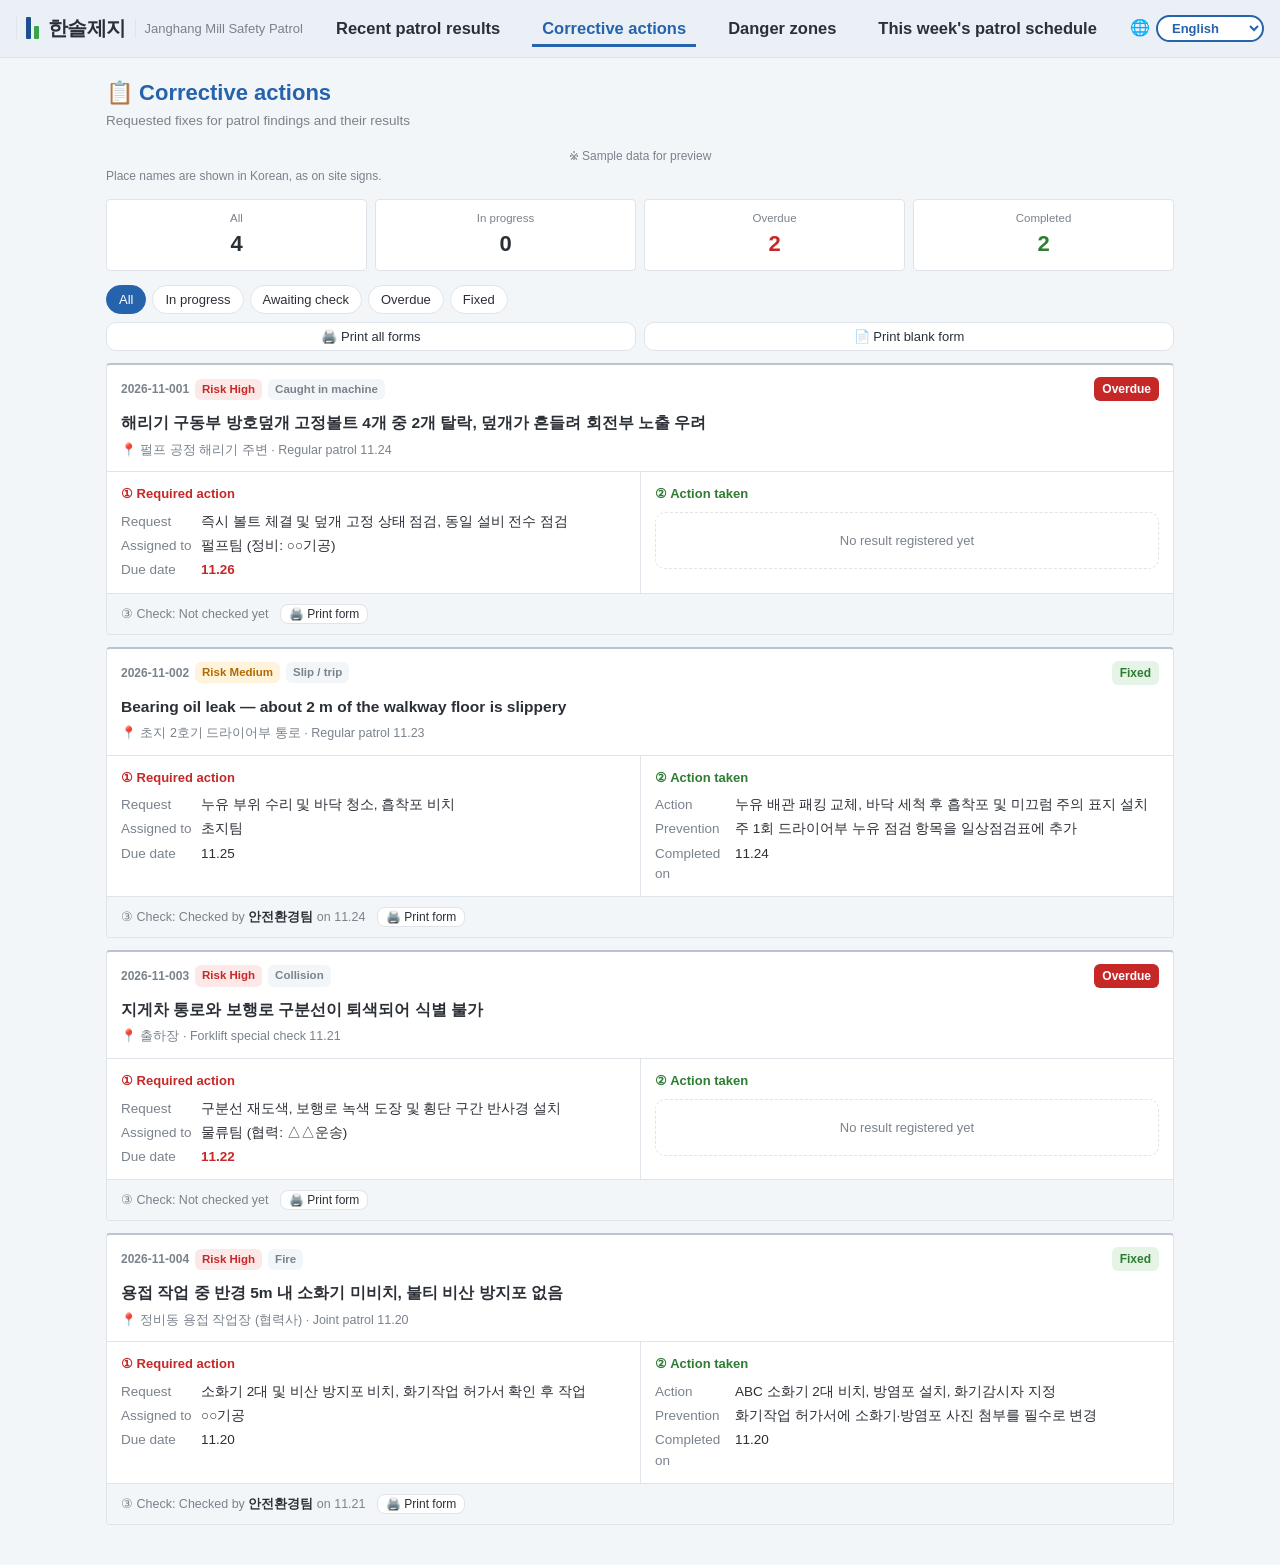
==== corrective.html @ ee4eec06 "장항공장 안전순찰 사이트 초기 버전 Co-Authored-By: Claude Opus 5.5 <noreply@anthropic.com> Claude-Session: https://" ====
<!doctype html>
<html lang="ko">
<head>
<meta charset="utf-8">
<meta name="viewport" content="width=device-width, initial-scale=1">
<meta name="robots" content="noindex, nofollow">
<title>시정조치 현황</title>
<link rel="stylesheet" href="portal.css">
<style>
.ptitle{padding:18px 0 4px}
.ptitle h1{margin:0;font-size:22px;color:var(--brand-strong)}
.ptitle p{margin:2px 0 0;font-size:13.5px;color:var(--sub)}

*{box-sizing:border-box}
body{margin:0;background:var(--bg);color:var(--text);
  font-family:-apple-system,BlinkMacSystemFont,"Apple SD Gothic Neo","Malgun Gothic","Noto Sans KR",sans-serif;
  line-height:1.5;-webkit-text-size-adjust:100%}
.wrap{max-width:1100px;margin:0 auto;padding:0 16px 40px}
.demo{margin:12px 0 0;font-size:12px;color:var(--sub);text-align:center}
.tiles{display:grid;grid-template-columns:repeat(4,1fr);gap:8px;margin-top:14px}
.tile{background:var(--card);border:1px solid var(--line);border-radius:4px;padding:10px;text-align:center}
.tile .k{font-size:11.5px;color:var(--sub)}
.tile .v{font-size:22px;font-weight:700}
.tile.red .v{color:var(--high)} .tile.green .v{color:var(--done)}
.tools{display:flex;gap:8px;margin-top:14px;flex-wrap:wrap}
.chips{display:flex;gap:6px;flex-wrap:wrap;width:100%}
.chip{border:1px solid var(--line);background:var(--card);color:var(--text);border-radius:999px;padding:6px 12px;font-size:13px;cursor:pointer}
.chip[aria-pressed="true"]{background:var(--brand-strong);color:#fff;border-color:var(--brand-strong)}
.pbtn{flex:1;border:1px solid var(--line);background:var(--card);color:var(--text);border-radius:10px;padding:6px 12px;font-size:13px;cursor:pointer}
.ca{background:var(--card);border:1px solid var(--line);border-top:2px solid #b9c4d0;border-radius:4px;margin-top:12px;overflow:hidden}
.ca-head{padding:12px 14px;display:flex;gap:6px;align-items:center;flex-wrap:wrap;border-bottom:1px solid var(--line)}
.no{font-size:12px;color:var(--sub);font-weight:600}
.badge{font-size:11.5px;font-weight:700;border-radius:6px;padding:2px 7px}
.b-high{background:var(--high-soft);color:var(--high)}
.b-mid{background:var(--mid-soft);color:var(--mid)}
.b-low{background:var(--low-soft);color:var(--low)}
.st{margin-left:auto;font-size:12px;font-weight:700;border-radius:6px;padding:3px 8px}
.st-open{background:var(--high-soft);color:var(--high)}
.st-prog{background:var(--mid-soft);color:var(--mid)}
.st-done{background:var(--done-soft);color:var(--done)}
.st-over{background:var(--high);color:#fff}
.ca-title{width:100%;font-weight:700;font-size:15.5px;margin-top:4px}
.ca-meta{width:100%;font-size:12.5px;color:var(--sub)}
.cols{display:grid;grid-template-columns:1fr}
@media(min-width:620px){.cols{grid-template-columns:1fr 1fr}}
.col{padding:12px 14px}
.col + .col{border-top:1px solid var(--line)}
@media(min-width:620px){.col + .col{border-top:0;border-left:1px solid var(--line)}}
.col h3{margin:0 0 8px;font-size:13px;display:flex;align-items:center;gap:6px}
.col.req h3{color:var(--high)} .col.fin h3{color:var(--done)}
dl{margin:0;display:grid;grid-template-columns:72px 1fr;gap:4px 8px;font-size:13.5px}
dt{color:var(--sub)} dd{margin:0}
.photo{margin-top:10px;aspect-ratio:4/3;max-height:220px;width:100%;background:var(--ph);border-radius:10px;display:flex;align-items:center;justify-content:center;color:var(--sub);font-size:12.5px;overflow:hidden}
.photo img{width:100%;height:100%;object-fit:cover}
.empty{color:var(--sub);font-size:13px;padding:18px 0;text-align:center;border:1px dashed var(--line);border-radius:10px}
.ca-foot{padding:10px 14px;background:var(--bg);font-size:12.5px;color:var(--sub);border-top:1px solid var(--line)}
.ca-foot b{color:var(--text)}
.pr1{margin-left:8px;font-size:12px;border:1px solid var(--line);background:var(--card);color:var(--text);border-radius:8px;padding:2px 8px;cursor:pointer}

/* ---------- 인쇄용 양식 ---------- */
#print{display:none}
@media print{
  @page{size:A4;margin:14mm}
  body{background:#fff;color:#000}
  header,.wrap{display:none}
  #print{display:block}
  .form{page-break-after:always;font-size:10.5pt}
  .form:last-child{page-break-after:auto}
  .form h1{text-align:center;font-size:16pt;margin:0 0 3mm;letter-spacing:2px}
  .form .top{display:flex;justify-content:space-between;align-items:flex-end;margin-bottom:3mm}
  .form .top small{font-size:9pt}
  .sign{border-collapse:collapse}
  .sign td,.sign th{border:1px solid #000;width:20mm;text-align:center;font-size:9pt;padding:1mm}
  .sign td{height:14mm}
  .ft{width:100%;border-collapse:collapse;margin-bottom:3mm}
  .ft th,.ft td{border:1px solid #000;padding:2mm;vertical-align:top}
  .ft th{background:#eee;width:28mm;font-weight:700;text-align:center;vertical-align:middle;-webkit-print-color-adjust:exact;print-color-adjust:exact}
  .ft .sec{background:#333;color:#fff;text-align:left;width:auto;-webkit-print-color-adjust:exact;print-color-adjust:exact}
  .ft .tall{height:16mm}
  .ft .pics th{width:50%}
  .ft .pic{height:42mm;width:50%;text-align:center;vertical-align:middle;color:#888}
  .ft .pic img{max-width:100%;max-height:40mm}
  .note{font-size:8.5pt;color:#444}
}
</style>
</head>
<body>

<header class="topbar">
  <div class="in">
    <a class="brand" href="index.html" id="back"><span class="mark" aria-hidden="true"><i></i><i></i></span><b>한솔제지</b><span data-i18n="title"></span></a>
    <nav class="gnb">
      <a href="index.html#results" class="navh" data-i18n="results"></a>
      <a href="corrective.html" class="on" data-i18n="navCorrective"></a>
      <a href="index.html#zones" class="navh" data-i18n="zones"></a>
      <a href="index.html#sched" class="navh" data-i18n="schedule"></a>
    </nav>
    <div class="langbox"><span aria-hidden="true">🌐</span><select class="lang" id="lang" aria-label="Language"></select></div>
  </div>
</header>

<div class="wrap">
  <div class="ptitle"><h1 data-i18n="cTitle"></h1><p data-i18n="cSub"></p></div>
  <p class="demo" data-i18n="demo"></p>
  <p class="pnote" data-i18n="placeNote"></p>
  <div class="tiles" id="tiles"></div>
  <div class="tools">
    <div class="chips" id="chips"></div>
    <button class="pbtn" id="printAll" data-i18n="printAll"></button>
    <button class="pbtn" id="printBlank" data-i18n="printBlank"></button>
  </div>
  <div id="list"></div>
</div>

<div id="print"></div>

<script src="i18n.js"></script>
<script>
/* ===================================================
   ▼ 안전팀이 수정하는 부분
   - level(위험등급): high=상, mid=중, low=하
   - 조치가 끝나면 doneDate(완료일)를 채우고, 안전팀 확인 후 checkDate(확인일)를 채웁니다.
     완료일이 없으면 '조치중', 기한이 지나면 자동으로 '기한초과'로 표시됩니다.
   - 사진: photos 폴더에 넣고 파일 이름을 적습니다 (예: "photos/001-전.jpg"). 비워 두면 칸만 표시됩니다.
   - 공개 페이지이므로 개인 이름 대신 부서·업체명을 적으세요.
   - 지적내용·요구조치 등을 외국어로도 보여 주려면 { ko:"..", en:"..", vi:".." } 형태로 적습니다.
     (인쇄 양식은 항상 한국어로 나옵니다)
   =================================================== */
const ITEMS = [
  {
    no: "2026-11-001", patrolDate: "2026-11-24", patrolType: "정기순찰",
    area: "펄프 공정 해리기 주변", type: "끼임", level: "high",
    finding: "해리기 구동부 방호덮개 고정볼트 4개 중 2개 탈락, 덮개가 흔들려 회전부 노출 우려",
    request: "즉시 볼트 체결 및 덮개 고정 상태 점검, 동일 설비 전수 점검",
    owner: "펄프팀 (정비: ○○기공)", due: "2026-11-26",
    photoBefore: "",
    action: "", prevent: "", doneDate: "", photoAfter: "",
    checker: "", checkDate: ""
  },
  {
    no: "2026-11-002", patrolDate: "2026-11-23", patrolType: "정기순찰",
    area: "초지 2호기 드라이어부 통로", type: "넘어짐", level: "mid",
    finding: { ko: "베어링 윤활유 누유로 통로 바닥 약 2m 구간 미끄러움",
               en: "Bearing oil leak — about 2 m of the walkway floor is slippery",
               vi: "Dầu bôi trơn ổ bi rò rỉ, khoảng 2 m sàn lối đi bị trơn" },
    request: "누유 부위 수리 및 바닥 청소, 흡착포 비치",
    owner: "초지팀", due: "2026-11-25",
    photoBefore: "",
    action: "누유 배관 패킹 교체, 바닥 세척 후 흡착포 및 미끄럼 주의 표지 설치",
    prevent: "주 1회 드라이어부 누유 점검 항목을 일상점검표에 추가",
    doneDate: "2026-11-24", photoAfter: "",
    checker: "안전환경팀", checkDate: "2026-11-24"
  },
  {
    no: "2026-11-003", patrolDate: "2026-11-21", patrolType: "지게차 특별점검",
    area: "출하장", type: "충돌", level: "high",
    finding: "지게차 통로와 보행로 구분선이 퇴색되어 식별 불가",
    request: "구분선 재도색, 보행로 녹색 도장 및 횡단 구간 반사경 설치",
    owner: "물류팀 (협력: △△운송)", due: "2026-11-22",
    photoBefore: "",
    action: "", prevent: "", doneDate: "", photoAfter: "",
    checker: "", checkDate: ""
  },
  {
    no: "2026-11-004", patrolDate: "2026-11-20", patrolType: "합동순찰",
    area: "정비동 용접 작업장 (협력사)", type: "화재", level: "high",
    finding: "용접 작업 중 반경 5m 내 소화기 미비치, 불티 비산 방지포 없음",
    request: "소화기 2대 및 비산 방지포 비치, 화기작업 허가서 확인 후 작업",
    owner: "○○기공", due: "2026-11-20",
    photoBefore: "",
    action: "ABC 소화기 2대 비치, 방염포 설치, 화기감시자 지정",
    prevent: "화기작업 허가서에 소화기·방염포 사진 첨부를 필수로 변경",
    doneDate: "2026-11-20", photoAfter: "",
    checker: "안전환경팀", checkDate: "2026-11-21"
  }
];
/* =================== ▲ 수정 부분 끝 =================== */

const $ = s => document.querySelector(s);
const esc = s => String(s ?? "").replace(/[&<>"]/g, c => ({'&':'&amp;','<':'&lt;','>':'&gt;','"':'&quot;'}[c]));
const LV = { high:["상","b-high"], mid:["중","b-mid"], low:["하","b-low"] };
const t = (k, v) => I18N.t(k, v), tr = x => I18N.tr(x);
const ST_KEY = { open:"prog", prog:"wait", over:"over", done:"done" };
const today = new Date().toISOString().slice(0,10);
const fmt = d => d ? d.slice(5).replace("-", ".") : "";

function status(it){
  if (it.doneDate && it.checkDate) return ["done","조치완료"];
  if (it.doneDate) return ["prog","확인대기"];
  if (it.due && it.due < today) return ["over","기한초과"];
  return ["open","조치중"];
}

function render(){
  const counts = {all:ITEMS.length, open:0, prog:0, over:0, done:0};
  ITEMS.forEach(i => counts[status(i)[0]]++);
  $("#back").href = "index.html?lang=" + I18N.lang;
  document.querySelectorAll(".navh").forEach(a => a.href = "index.html?lang=" + I18N.lang + a.getAttribute("href").replace(/^[^#]*/, ""));
  $("#tiles").innerHTML = [
    [t("all"), counts.all, ""], [t("prog"), counts.open + counts.prog, ""],
    [t("over"), counts.over, "red"], [t("completed"), counts.done, "green"]
  ].map(([k,v,c]) => `<div class="tile ${c}"><div class="k">${k}</div><div class="v">${v}</div></div>`).join("");

  const F = ["all","open","prog","over","done"].map(k => [k, t(k==="all" ? "all" : ST_KEY[k])]);
  $("#chips").innerHTML = F.map(([k,l]) => `<button class="chip" aria-pressed="${filter===k}" data-f="${k}">${l}</button>`).join("");

  const list = ITEMS.filter(i => filter==="all" || status(i)[0]===filter);
  $("#list").innerHTML = list.map(it => {
    const sk = status(it)[0], sl = t(ST_KEY[sk]);
    const done = !!it.doneDate;
    return `<article class="ca">
      <div class="ca-head">
        <span class="no">${esc(it.no)}</span>
        <span class="badge ${LV[it.level][1]}">${esc(t("risk"))} ${esc(t(it.level))}</span>
        <span class="badge" style="background:var(--bg);color:var(--sub)">${esc(tr(it.type))}</span>
        <span class="st st-${sk}">${sl}</span>
        <div class="ca-title">${esc(tr(it.finding))}</div>
        <div class="ca-meta">📍 ${esc(it.area)} · ${esc(tr(it.patrolType))} ${fmt(it.patrolDate)}</div>
      </div>
      <div class="cols">
        <div class="col req">
          <h3>${esc(t("req"))}</h3>
          <dl>
            <dt>${esc(t("dRequest"))}</dt><dd>${esc(tr(it.request))}</dd>
            <dt>${esc(t("dOwner"))}</dt><dd>${esc(it.owner)}</dd>
            <dt>${esc(t("dDue"))}</dt><dd${sk==="over"?' style="color:var(--high);font-weight:700"':''}>${fmt(it.due)}</dd>
          </dl>
          ${it.photoBefore ? `<div class="photo"><img src="${esc(it.photoBefore)}" alt="조치 전"></div>` : ""}
        </div>
        <div class="col fin">
          <h3>${esc(t("fin"))}</h3>
          ${done ? `<dl>
            <dt>${esc(t("dAction"))}</dt><dd>${esc(tr(it.action))}</dd>
            <dt>${esc(t("dPrevent"))}</dt><dd>${esc(tr(it.prevent)) || "-"}</dd>
            <dt>${esc(t("dDone"))}</dt><dd>${fmt(it.doneDate)}</dd>
          </dl>
          ${it.photoAfter ? `<div class="photo"><img src="${esc(it.photoAfter)}" alt="조치 후"></div>` : ""}`
          : `<div class="empty">${esc(t("notYet"))}</div>`}
        </div>
      </div>
      <div class="ca-foot">${esc(t("chk"))}: ${it.checkDate ? t("chkDone", { who: `<b>${esc(it.checker)}</b>`, date: fmt(it.checkDate) }) : esc(t("chkNone"))}
        <button class="pr1" data-no="${esc(it.no)}">${esc(t("printOne"))}</button></div>
    </article>`;
  }).join("") || `<div class="empty" style="margin-top:12px">${esc(t("none"))}</div>`;
}

/* ---------- 인쇄 양식 ---------- */
function form(it){
  const v = k => esc(it[k] && typeof it[k] === "object" ? it[k].ko : it[k]);
  const img = (src, l) => src ? `<img src="${esc(src)}">` : l;
  const lv = it.level ? LV[it.level][0] : "";
  return `<div class="form">
    <div class="top">
      <small>관리번호: ${v("no") || "&nbsp;".repeat(24)}</small>
      <table class="sign"><tr><th>작성</th><th>검토</th><th>승인</th></tr><tr><td></td><td></td><td></td></tr></table>
    </div>
    <h1>시정조치 요구 및 완료 보고서</h1>
    <table class="ft">
      <tr><th>순찰일</th><td>${v("patrolDate")}</td><th>순찰구분</th><td>${v("patrolType")}</td></tr>
      <tr><th>장소</th><td>${v("area")}</td><th>위험유형/등급</th><td>${v("type")}${lv ? " / " + lv : ""}</td></tr>
      <tr><th>조치대상</th><td>${v("owner")}</td><th>조치기한</th><td>${v("due")}</td></tr>
    </table>
    <table class="ft">
      <tr><th class="sec" colspan="2">1. 시정조치 요구사항</th></tr>
      <tr><th>지적내용</th><td class="tall">${v("finding")}</td></tr>
      <tr><th>요구조치</th><td class="tall">${v("request")}</td></tr>
    </table>
    <table class="ft">
      <tr><th class="sec" colspan="4">2. 시정조치 완료사항</th></tr>
      <tr><th>조치내용</th><td class="tall" colspan="3">${v("action")}</td></tr>
      <tr><th>재발방지<br>대책</th><td class="tall" colspan="3">${v("prevent")}</td></tr>
      <tr><th>완료일</th><td>${v("doneDate")}</td><th>조치자 서명</th><td></td></tr>
    </table>
    <table class="ft pics">
      <tr><th class="sec">사진 · 조치 전</th><th class="sec">사진 · 조치 후</th></tr>
      <tr><td class="pic">${img(it.photoBefore, "사진 첨부")}</td><td class="pic">${img(it.photoAfter, "사진 첨부")}</td></tr>
    </table>
    <table class="ft">
      <tr><th class="sec" colspan="4">3. 확인</th></tr>
      <tr><th>확인부서</th><td>${v("checker")}</td><th>확인일</th><td>${v("checkDate")}</td></tr>
      <tr><th>확인결과</th><td colspan="3">□ 적합 &nbsp;&nbsp; □ 부적합 (재조치 요구: &nbsp;&nbsp;&nbsp;&nbsp;&nbsp;&nbsp;&nbsp;&nbsp;&nbsp;&nbsp;&nbsp;&nbsp;&nbsp;&nbsp;&nbsp;&nbsp;&nbsp;&nbsp;&nbsp;&nbsp;)</td></tr>
    </table>
    <p class="note">※ 위험등급 '상'은 즉시 작업중지 후 조치, 조치 완료 후 안전환경팀 확인을 받아야 작업을 재개할 수 있습니다.</p>
  </div>`;
}
function printItems(items){
  $("#print").innerHTML = items.map(form).join("");
  window.print();
}

let filter = "all";
$("#chips").addEventListener("click", e => { if (e.target.dataset.f){ filter = e.target.dataset.f; render(); }});
$("#list").addEventListener("click", e => {
  const no = e.target.dataset.no;
  if (no) printItems(ITEMS.filter(i => i.no === no));
});
$("#printAll").onclick = () => printItems(ITEMS.filter(i => filter==="all" || status(i)[0]===filter));
$("#printBlank").onclick = () => printItems([{}]);
I18N.mountPicker($("#lang"), render);
render();
</script>
</body>
</html>
---- portal.css ----
/* 공통 스타일 (그룹웨어 포털 느낌) */
:root{
  --bg:#f3f6f9; --card:#ffffff; --text:#2b2f36; --sub:#7a828c; --line:#dfe4ea; --bar:#eaf0f6;
  --brand:#1a87cf; --brand-strong:#2563ad; --brand-soft:#e7f2fb;
  --accent:#e98a90; --accent-soft:#fdeeef;
  --high:#c62828; --high-soft:#fde8e8;
  --mid:#b26a00; --mid-soft:#fff3dc;
  --low:#2e6db4; --low-soft:#e6effa;
  --done:#2e7d32; --done-soft:#e5f4e6;
  --ph:#e9edf1;
}
@media (prefers-color-scheme: dark){
  :root{
    --bg:#11161c; --card:#1a2129; --text:#e8edf2; --sub:#9aa6b4; --line:#2a333d; --bar:#161d25;
    --brand:#2b8fd6; --brand-strong:#6fb2f0; --brand-soft:#16293c;
    --accent:#e98a90; --accent-soft:#3a2224;
    --high:#ff6b6b; --high-soft:#3a1d1f;
    --mid:#f0a940; --mid-soft:#3a2c14;
    --low:#6fa8ff; --low-soft:#182a44;
    --done:#6fcf73; --done-soft:#1b3320;
    --ph:#222b35;
  }
}
*{box-sizing:border-box}
body{margin:0;background:var(--bg);color:var(--text);
  font-family:"Malgun Gothic","Apple SD Gothic Neo","Noto Sans KR",-apple-system,BlinkMacSystemFont,sans-serif;
  line-height:1.5;-webkit-text-size-adjust:100%}

/* 상단 바 */
.topbar{background:var(--bar);border-bottom:1px solid var(--line);position:sticky;top:0;z-index:20}
.topbar .in{max-width:1280px;margin:0 auto;padding:10px 16px;display:flex;align-items:center;gap:10px 18px;flex-wrap:wrap}
.brand{display:flex;align-items:center;gap:9px;text-decoration:none;color:var(--text)}
.mark{display:inline-flex;align-items:flex-end;gap:3px;height:22px}
.mark i{display:block;width:5px;height:22px;background:#1d4f91;border-radius:1px}
.mark i+i{height:13px;background:#3aa548}
.brand b{font-size:20px;font-weight:800;letter-spacing:-.6px}
.brand span{font-size:13px;color:var(--sub);border-left:1px solid var(--line);padding-left:9px;white-space:nowrap}
.gnb{order:3;width:100%;display:flex;gap:2px;overflow-x:auto;scrollbar-width:none;margin:0 -6px}
.gnb::-webkit-scrollbar{display:none}
.gnb a,.gnb button{padding:6px 10px;font:inherit;font-size:15px;font-weight:700;color:var(--text);text-decoration:none;white-space:nowrap;border-radius:8px;background:none;border:0;cursor:pointer}
.gnb a:hover,.gnb button:hover,.gnb .on{color:var(--brand-strong)}
.gnb .on{box-shadow:inset 0 -3px 0 var(--brand-strong);border-radius:0}
.langbox{margin-left:auto;display:flex;align-items:center;gap:6px}
.lang{font:inherit;font-size:13px;font-weight:700;color:var(--brand-strong);background:var(--card);
  border:2px solid var(--brand-strong);border-radius:999px;padding:3px 10px;max-width:150px;cursor:pointer}
@media(min-width:900px){
  .gnb{order:0;width:auto;flex:1;justify-content:center;gap:22px;margin:0}
  .gnb a,.gnb button{font-size:16.5px}
}

/* 패널 */
.panel{background:var(--card);border-top:2px solid #b9c4d0;border-bottom:1px solid var(--line)}
.panel-h{display:flex;align-items:center;gap:8px;padding:12px 16px;border-bottom:1px solid var(--line)}
.panel-h h2{margin:0;font-size:17px;color:var(--brand-strong);letter-spacing:-.3px;display:flex;align-items:center;gap:6px}
.panel-h .more{margin-left:auto;font-size:12.5px;color:var(--sub);font-weight:400}
.panel-b{padding:6px 16px 14px}

footer.foot{background:var(--bar);border-top:1px solid var(--line);font-size:12.5px;color:var(--sub);text-align:center;padding:18px 16px 110px}
.demo{margin:0;font-size:12px;color:var(--sub)}
.pnote{margin:2px 0 0;font-size:12px;color:var(--sub)}
.pnote:empty{display:none}
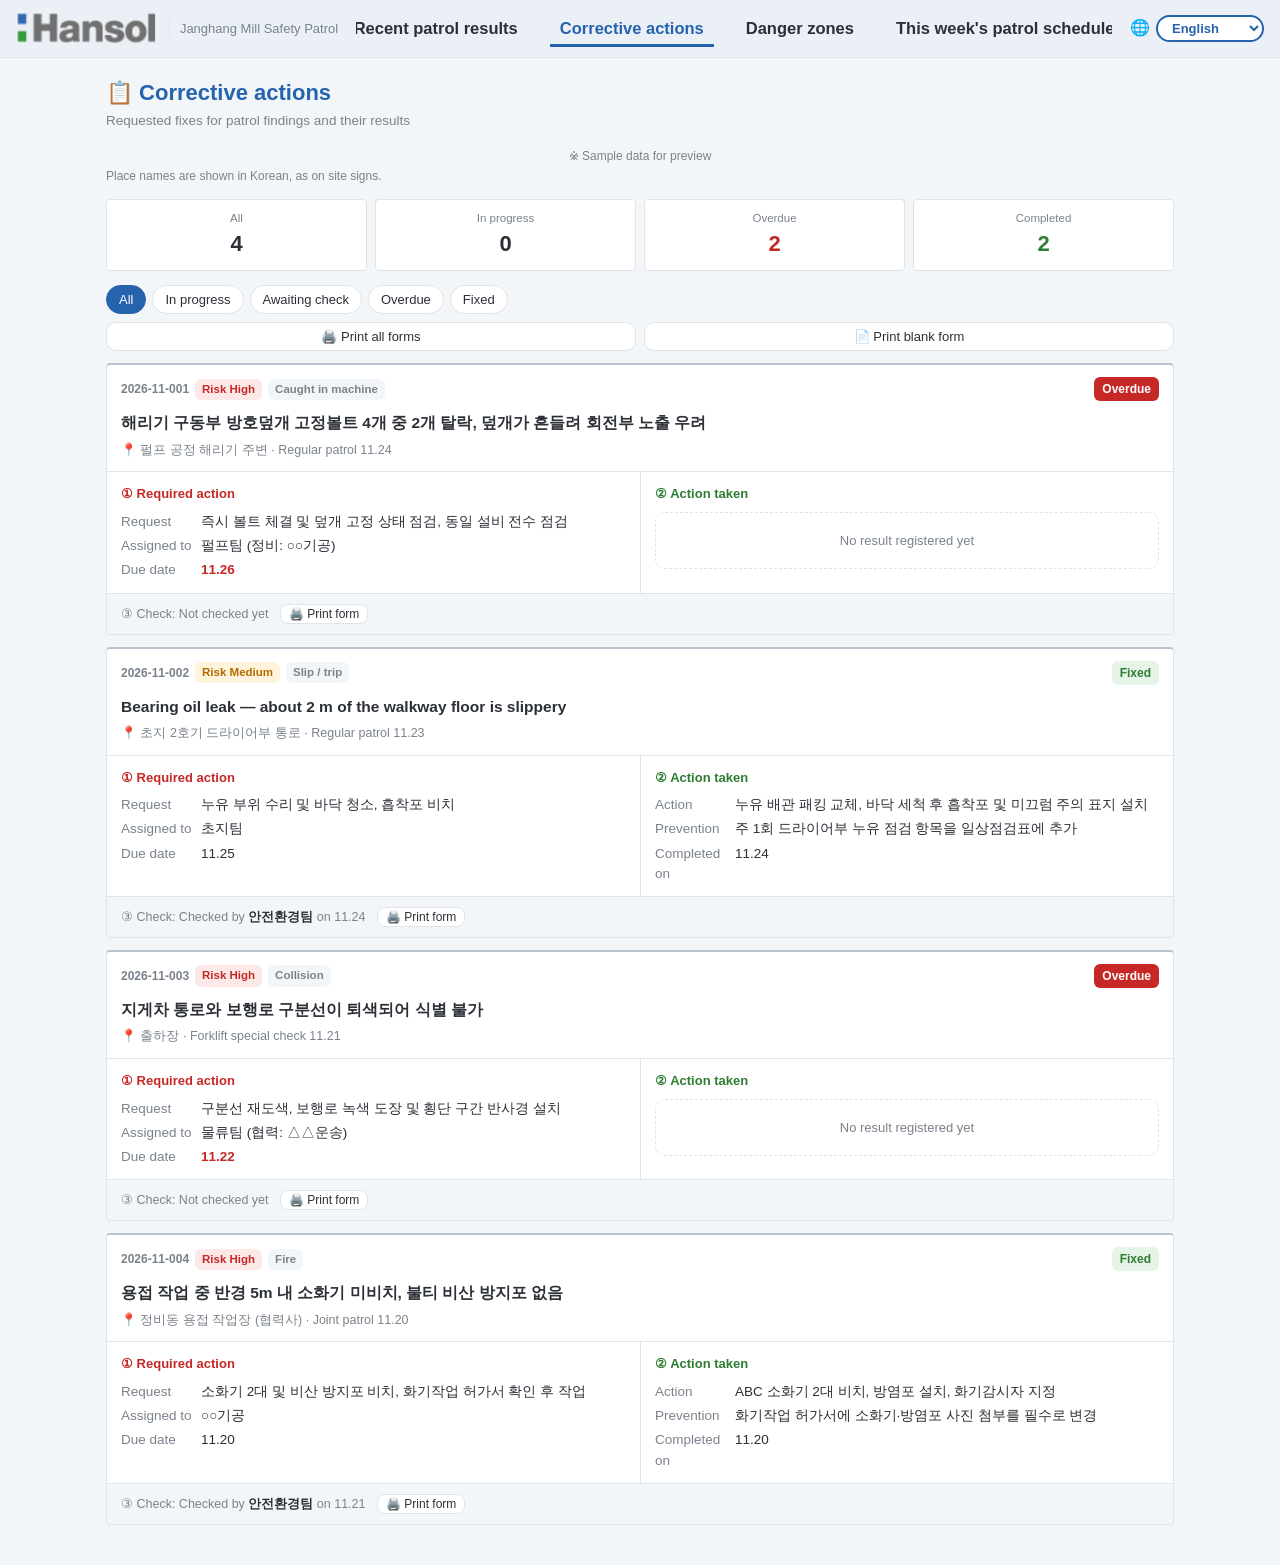
==== commit 8394fddf: "상단에 한솔 로고 적용 Co-Authored-By: Claude Opus 5.5 <noreply@anthropic.com> Claude-Session: https://claude." ====
--- a/corrective.html
+++ b/corrective.html
@@ -88,7 +88,7 @@
 
 <header class="topbar">
   <div class="in">
-    <a class="brand" href="index.html" id="back"><span class="mark" aria-hidden="true"><i></i><i></i></span><b>한솔제지</b><span data-i18n="title"></span></a>
+    <a class="brand" href="index.html" id="back"><img class="logo" src="hansol-logo.png" alt="Hansol 한솔제지" width="153" height="35"><span data-i18n="title"></span></a>
     <nav class="gnb">
       <a href="index.html#results" class="navh" data-i18n="results"></a>
       <a href="corrective.html" class="on" data-i18n="navCorrective"></a>
--- a/portal.css
+++ b/portal.css
@@ -33,8 +33,9 @@
 .mark{display:inline-flex;align-items:flex-end;gap:3px;height:22px}
 .mark i{display:block;width:5px;height:22px;background:#1d4f91;border-radius:1px}
 .mark i+i{height:13px;background:#3aa548}
-.brand b{font-size:20px;font-weight:800;letter-spacing:-.6px}
-.brand span{font-size:13px;color:var(--sub);border-left:1px solid var(--line);padding-left:9px;white-space:nowrap}
+.logo{display:block;height:32px;width:auto}
+@media (prefers-color-scheme: dark){.logo{filter:brightness(1.6)}}
+.brand span{font-size:13px;color:var(--sub);border-left:1px solid var(--line);padding-left:10px;margin-left:4px;white-space:nowrap}
 .gnb{order:3;width:100%;display:flex;gap:2px;overflow-x:auto;scrollbar-width:none;margin:0 -6px}
 .gnb::-webkit-scrollbar{display:none}
 .gnb a,.gnb button{padding:6px 10px;font:inherit;font-size:15px;font-weight:700;color:var(--text);text-decoration:none;white-space:nowrap;border-radius:8px;background:none;border:0;cursor:pointer}
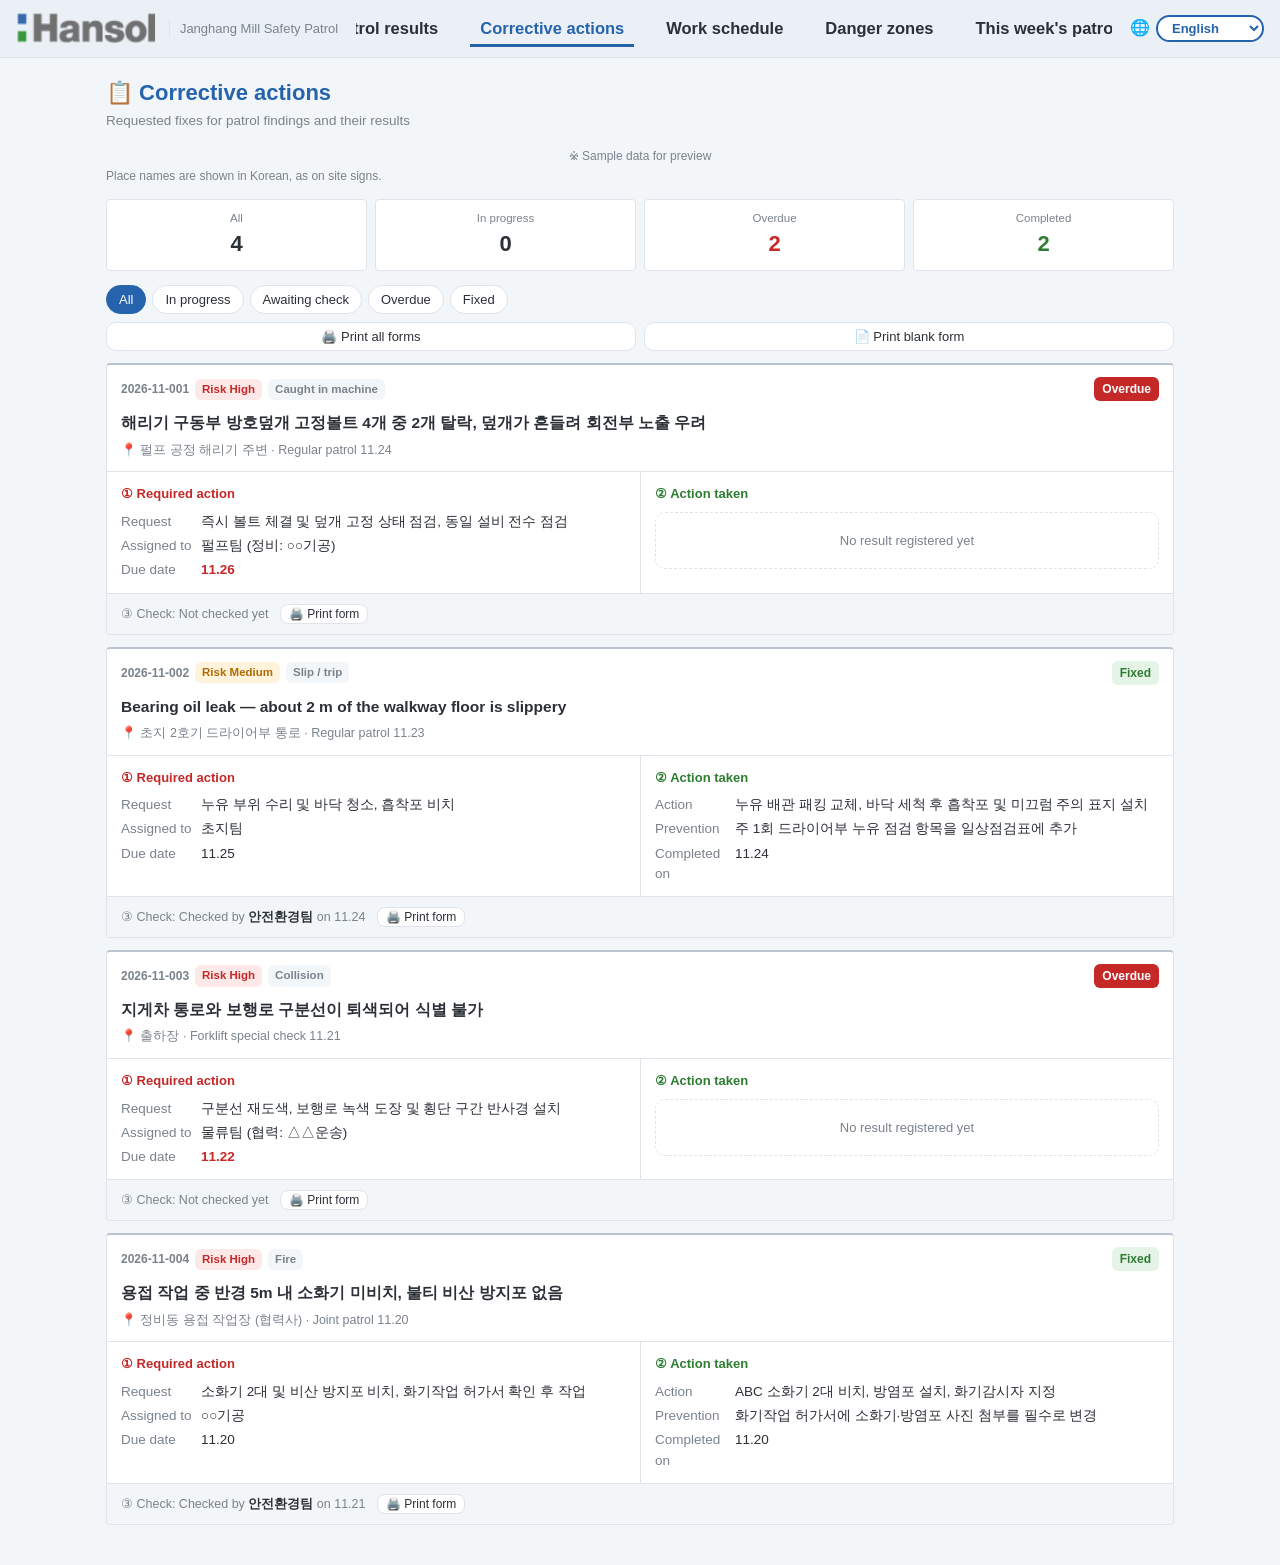
==== commit 93b5c052: "근무표 페이지 추가 (엑셀 파일 자동 표시) Co-Authored-By: Claude Opus 5.5 <noreply@anthropic.com> Claude-Session: htt" ====
--- a/corrective.html
+++ b/corrective.html
@@ -92,6 +92,7 @@
     <nav class="gnb">
       <a href="index.html#results" class="navh" data-i18n="results"></a>
       <a href="corrective.html" class="on" data-i18n="navCorrective"></a>
+      <a href="roster.html" class="navr" data-i18n="navRoster"></a>
       <a href="index.html#zones" class="navh" data-i18n="zones"></a>
       <a href="index.html#sched" class="navh" data-i18n="schedule"></a>
     </nav>
@@ -195,6 +196,7 @@
   const counts = {all:ITEMS.length, open:0, prog:0, over:0, done:0};
   ITEMS.forEach(i => counts[status(i)[0]]++);
   $("#back").href = "index.html?lang=" + I18N.lang;
+  document.querySelectorAll(".navr").forEach(a => a.href = "roster.html?lang=" + I18N.lang);
   document.querySelectorAll(".navh").forEach(a => a.href = "index.html?lang=" + I18N.lang + a.getAttribute("href").replace(/^[^#]*/, ""));
   $("#tiles").innerHTML = [
     [t("all"), counts.all, ""], [t("prog"), counts.open + counts.prog, ""],
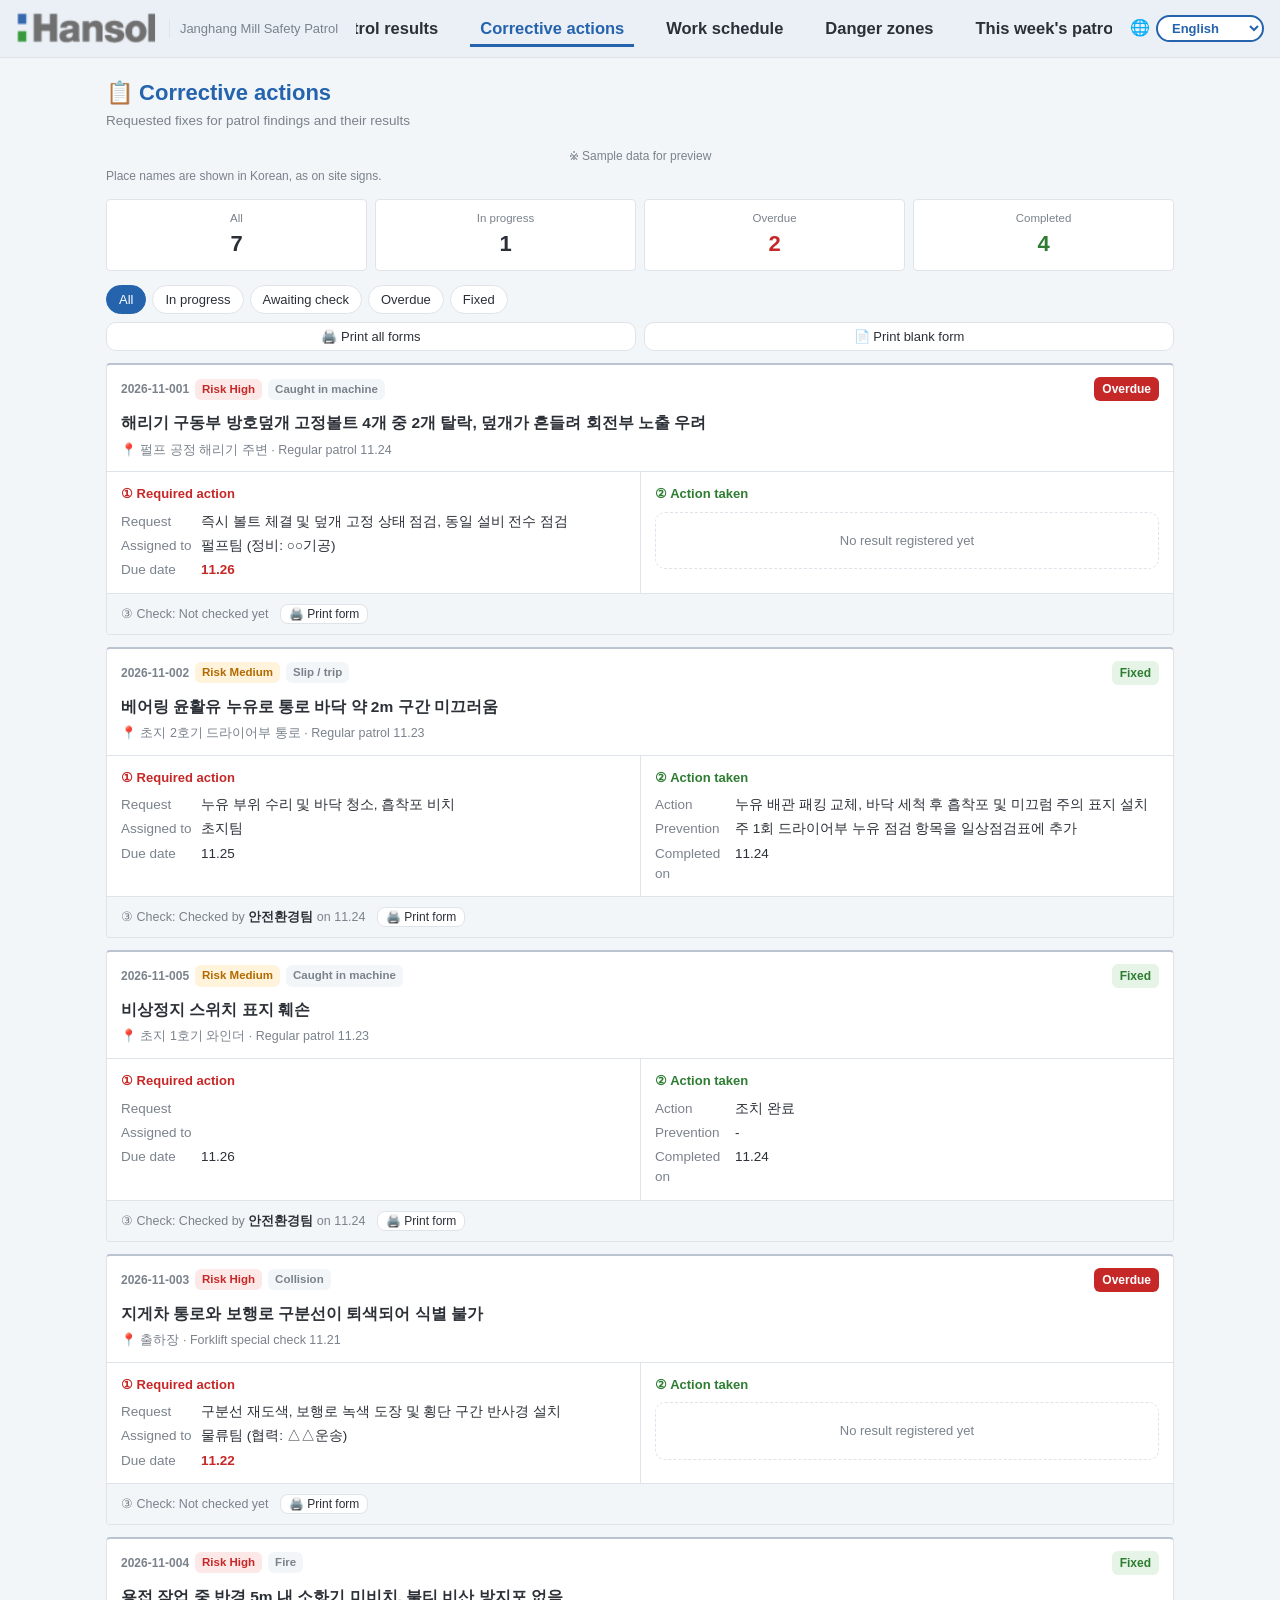
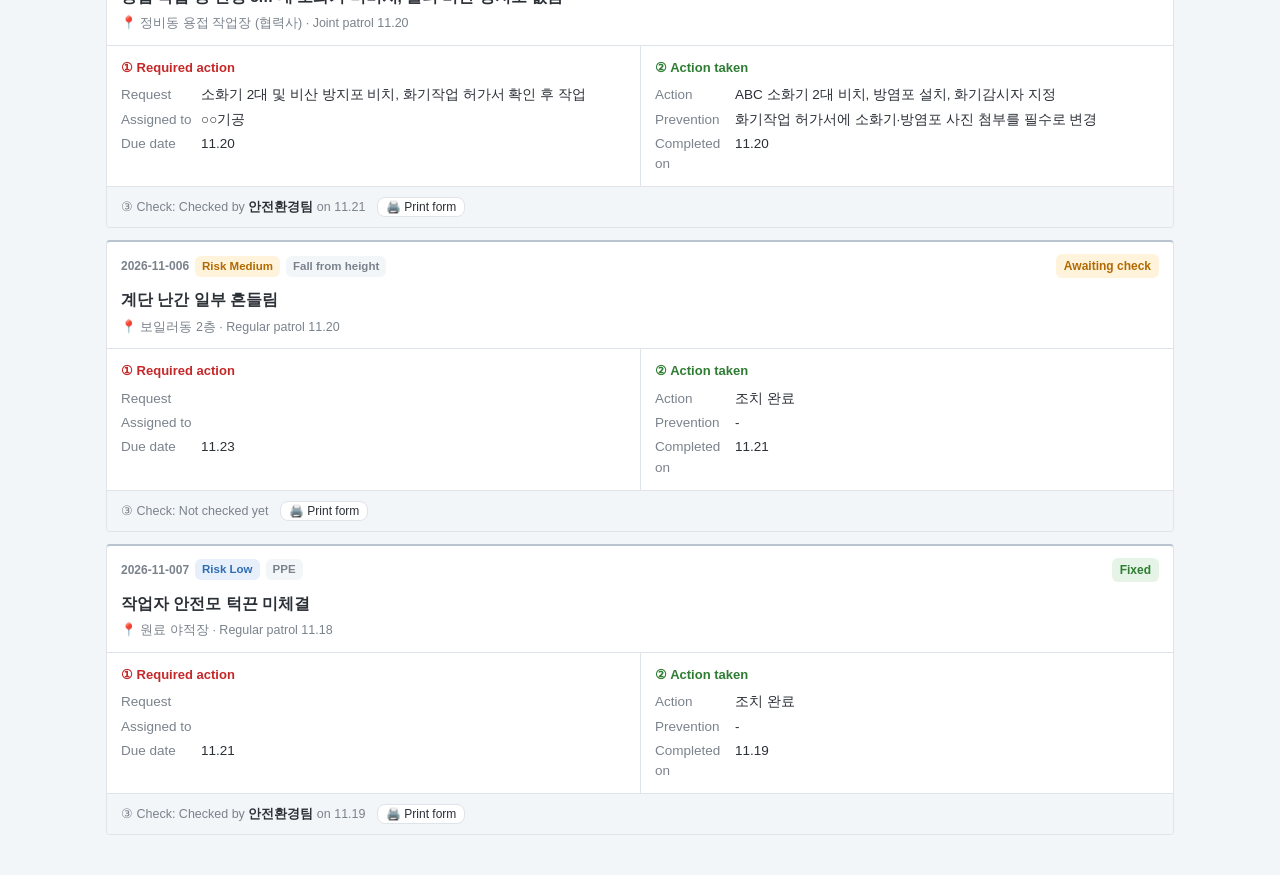
==== commit 0742a232: "사이트 내용을 엑셀(사이트내용.xlsx)로 관리하도록 변경 Co-Authored-By: Claude Opus 5.5 <noreply@anthropic.com> Claude-Sess" ====
--- a/corrective.html
+++ b/corrective.html
@@ -116,6 +116,8 @@
 <div id="print"></div>
 
 <script src="i18n.js"></script>
+<script src="lib/xlsx.core.min.js"></script>
+<script src="content.js"></script>
 <script>
 /* ===================================================
    ▼ 안전팀이 수정하는 부분
@@ -299,7 +301,7 @@
 $("#printAll").onclick = () => printItems(ITEMS.filter(i => filter==="all" || status(i)[0]===filter));
 $("#printBlank").onclick = () => printItems([{}]);
 I18N.mountPicker($("#lang"), render);
-render();
+SiteContent.load().then(c => { if (c && c.items) ITEMS.splice(0, ITEMS.length, ...c.items); }).finally(render);
 </script>
 </body>
 </html>
